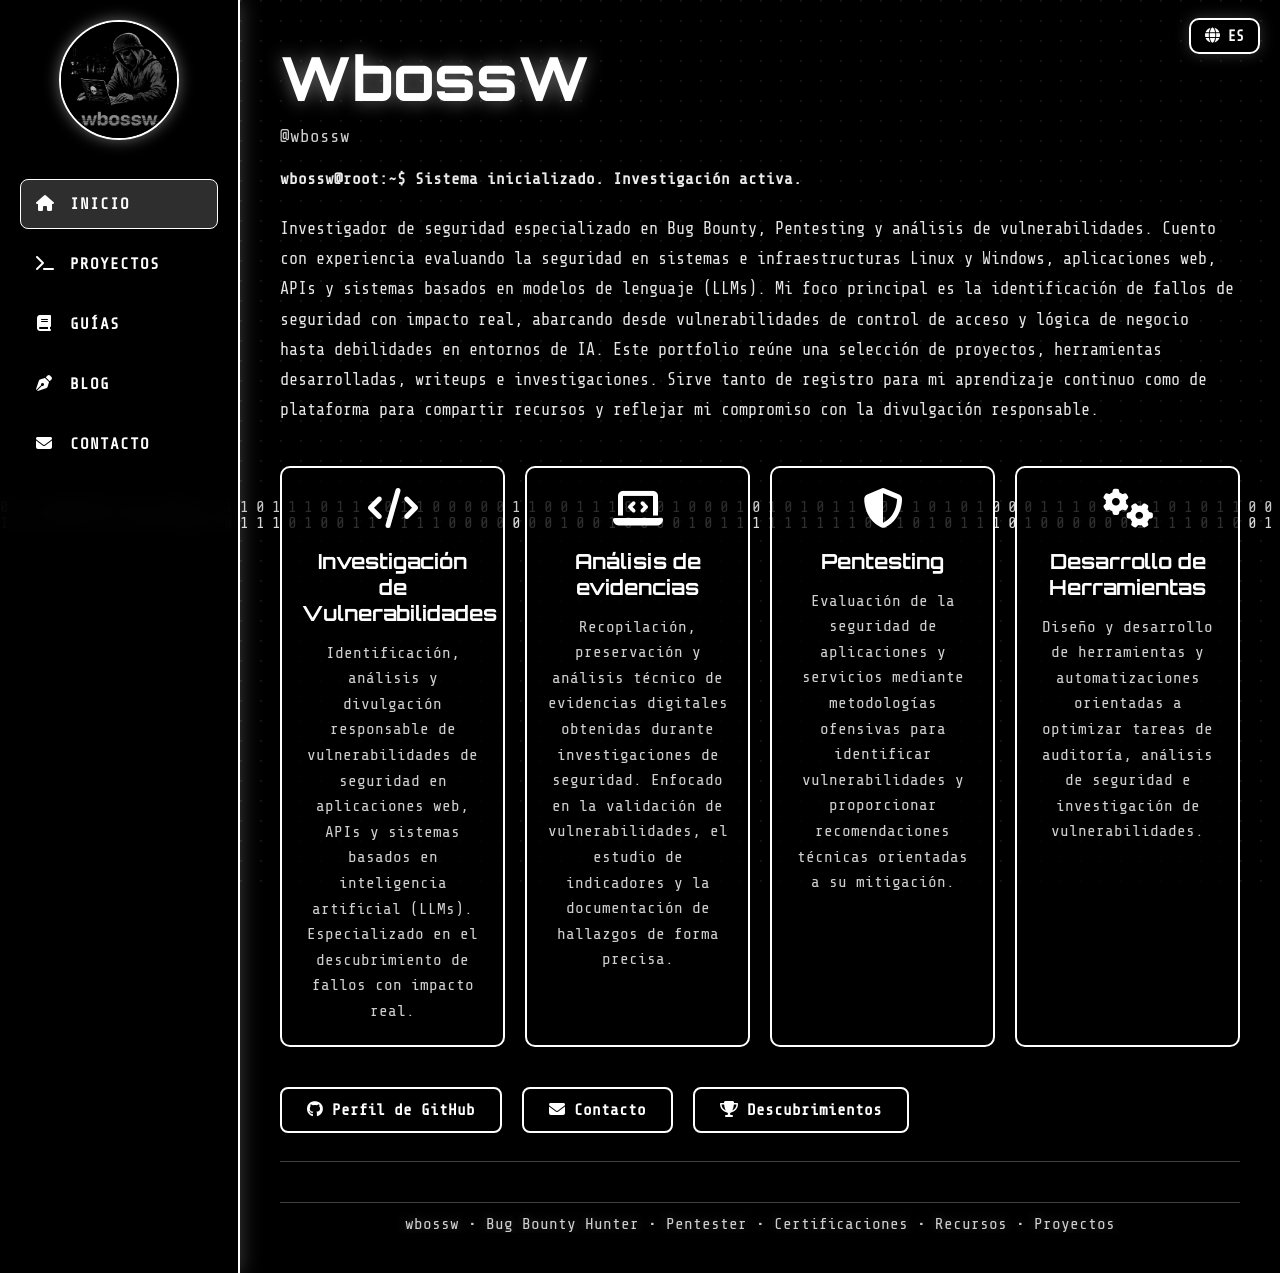
==== index.html @ ac4e8544 "commit" ====
<!DOCTYPE html>
<html lang="es">
<head>
  <meta charset="UTF-8">
  <meta name="viewport" content="width=device-width, initial-scale=1.0">

  <meta
    name="description"
    content="Portfolio de ciberseguridad, pentesting y Writeups de @wbossw."
    data-i18n-attr="content:meta.description"
  >
  <meta
    property="og:title"
    content="wbossw - Ciberseguridad & Pentesting & Bug Bounty"
    data-i18n-attr="content:meta.og.title"
  >
  <meta
    property="og:description"
    content="Auditorías ofensivas, laboratorios y recursos de seguridad."
    data-i18n-attr="content:meta.og.description"
  >

  <link rel="icon" href="assets/favicon.ico" type="image/x-icon">

  <title data-i18n="page.title">wbossw Hacker Ético</title>

  <link rel="preconnect" href="https://fonts.googleapis.com">
  <link rel="preconnect" href="https://fonts.gstatic.com" crossorigin>
  <link
    href="https://fonts.googleapis.com/css2?family=Share+Tech+Mono:wght@400&family=Orbitron:wght@400;700;900&display=swap"
    rel="stylesheet"
  >
  <link
    rel="stylesheet"
    href="https://cdnjs.cloudflare.com/ajax/libs/font-awesome/6.4.0/css/all.min.css"
  >

  <link rel="stylesheet" href="css/index.css">
</head>

<body>
  <canvas id="matrix" aria-hidden="true"></canvas>

  <div id="container">
    <aside id="sidebar">
      <div id="logo">
        <img
          src="assets/p1r4t3-wbossw.png"
          alt="wbossw logo"
          data-i18n-attr="alt:logo.alt"
        >
      </div>

      <a href="https://wbossw.github.io/" class="nav-link active">
        <i class="fas fa-home" aria-hidden="true"></i>
        <span data-i18n="nav.home">Inicio</span>
      </a>

      <a href="projects" class="nav-link">
        <i class="fas fa-terminal" aria-hidden="true"></i>
        <span data-i18n="nav.projects">Proyectos</span>
      </a>

      <a href="guides" class="nav-link">
        <i class="fas fa-book" aria-hidden="true"></i>
        <span data-i18n="nav.guides">Guías</span>
      </a>

      <a href="blog" class="nav-link">
        <i class="fas fa-pen-nib" aria-hidden="true"></i>
        <span data-i18n="nav.blog">Blog</span>
      </a>

      <a href="contact" class="nav-link">
        <i class="fas fa-envelope" aria-hidden="true"></i>
        <span data-i18n="nav.contact">Contacto</span>
      </a>
    </aside>

    <div class="lang-toggle-container">
      <button
        id="lang-btn"
        class="lang-btn"
        type="button"
        aria-label="Cambiar idioma"
        data-i18n-attr="aria-label:lang.button"
      >
        <i class="fas fa-globe" aria-hidden="true"></i>
        <span id="lang-label">EN</span>
      </button>
    </div>

    <main id="content">
      <h1>WbossW</h1>
      <p class="subtitle">@wbossw</p>

      <p class="terminal-prompt" data-i18n="home.terminal">
        wbossw@root:~$ Sistema inicializado. Investigación activa.
      </p>

      <section class="description" data-i18n="home.description">
        Investigador de seguridad especializado en Bug Bounty, Pentesting y análisis de vulnerabilidades. Cuento con experiencia evaluando la seguridad en sistemas e infraestructuras Linux y Windows, aplicaciones web, APIs y sistemas basados en modelos de lenguaje (LLMs). Mi foco principal es la identificación de fallos de seguridad con impacto real, abarcando desde vulnerabilidades de control de acceso y lógica de negocio hasta debilidades en entornos de IA.
        Este portfolio reúne una selección de proyectos, herramientas desarrolladas, writeups e investigaciones. Sirve tanto de registro para mi aprendizaje continuo como de plataforma para compartir recursos y reflejar mi compromiso con la divulgación responsable.
      </section>

      <section class="skills-grid">
        <article class="skill-card">
          <div class="skill-icon">
            <i class="fas fa-code" aria-hidden="true"></i>
          </div>

          <h2 class="skill-title" data-i18n="skills.vulnerability.title">
            Investigación de Vulnerabilidades
          </h2>

          <p class="skill-description" data-i18n="skills.vulnerability.description">
            Identificación, análisis y divulgación responsable de vulnerabilidades de seguridad en aplicaciones web, APIs y sistemas basados en inteligencia artificial (LLMs). Especializado en el descubrimiento de fallos con impacto real.
          </p>
        </article>

        <article class="skill-card">
          <div class="skill-icon">
            <i class="fas fa-laptop-code" aria-hidden="true"></i>
          </div>

          <h2 class="skill-title" data-i18n="skills.evidence.title">
            Análisis de evidencias
          </h2>

          <p class="skill-description" data-i18n="skills.evidence.description">
            Recopilación, preservación y análisis técnico de evidencias digitales obtenidas durante investigaciones de seguridad. Enfocado en la validación de vulnerabilidades, el estudio de indicadores y la documentación de hallazgos de forma precisa.
          </p>
        </article>

        <article class="skill-card">
          <div class="skill-icon">
            <i class="fas fa-shield-alt" aria-hidden="true"></i>
          </div>

          <h2 class="skill-title" data-i18n="skills.pentesting.title">
            Pentesting
          </h2>

          <p class="skill-description" data-i18n="skills.pentesting.description">
            Evaluación de la seguridad de aplicaciones y servicios mediante metodologías ofensivas para identificar vulnerabilidades y proporcionar recomendaciones técnicas orientadas a su mitigación.
          </p>
        </article>

        <article class="skill-card">
          <div class="skill-icon">
            <i class="fas fa-cogs" aria-hidden="true"></i>
          </div>

          <h2 class="skill-title" data-i18n="skills.tools.title">
            Desarrollo de Herramientas
          </h2>

          <p class="skill-description" data-i18n="skills.tools.description">
            Diseño y desarrollo de herramientas y automatizaciones orientadas a optimizar tareas de auditoría, análisis de seguridad e investigación de vulnerabilidades.
          </p>
        </article>
      </section>

      <section class="social-links" aria-label="Enlaces sociales">
        <a
          href="https://github.com/wbossw"
          target="_blank"
          rel="noopener noreferrer"
          class="social-link"
        >
          <i class="fab fa-github" aria-hidden="true"></i>
          <span data-i18n="social.github">Perfil de GitHub</span>
        </a>

        <a href="contact" class="social-link">
          <i class="fas fa-envelope" aria-hidden="true"></i>
          <span data-i18n="social.contact">Contacto</span>
        </a>

        <a href="blog" class="social-link">
          <i class="fas fa-trophy" aria-hidden="true"></i>
          <span data-i18n="social.discoveries">Descubrimientos</span>
        </a>
      </section>

      <footer class="ticker-container">
      <div class="ticker-container">
        <div id="ticker" class="ticker">wbossw • Bug Bounty Hunter • Pentester •  Certificaciones • Recursos • Proyectos</div>
      </div>
      </footer>
    </main>
  </div>

  <script src="js/main.js"></script>
  <script src="js/lang.js"></script>
</body>
</html>
---- css/index.css ----
* {
  margin: 0;
  padding: 0;
  box-sizing: border-box;
}

html,
body {
  height: 100%;
}

body {
  background: #000;
  color: #fff;
  font-family: 'Share Tech Mono', monospace;
  min-height: 100vh;
  position: relative;
  overflow-x: hidden;
}

#matrix {
  position: fixed;
  inset: 0;
  z-index: -2;
  width: 100%;
  height: 100%;
  background: #000;
}

body::before {
  content: "";
  position: fixed;
  inset: 0;
  background-image: radial-gradient(
    circle at 1px 1px,
    rgba(255, 255, 255, .08) 1px,
    transparent 0
  );
  background-size: 20px 20px;
  z-index: -1;
  pointer-events: none;
}

#container {
  display: flex;
  min-height: 100vh;
}

#sidebar {
  width: 240px;
  flex-shrink: 0;
  background: rgba(0, 0, 0, .9);
  backdrop-filter: blur(10px);
  -webkit-backdrop-filter: blur(10px);
  border-right: 2px solid #fff;
  padding: 20px;
  display: flex;
  flex-direction: column;
  box-shadow: 0 0 20px rgba(255, 255, 255, .25);
}

#logo {
  text-align: center;
  margin-bottom: 30px;
}

#logo img {
  width: 120px;
  max-width: 100%;
  border-radius: 50%;
  border: 2px solid #fff;
  box-shadow: 0 0 15px rgba(255, 255, 255, .4);
  transition: transform .25s ease, box-shadow .25s ease;
}

#logo img:hover {
  transform: scale(1.06);
  box-shadow: 0 0 24px rgba(255, 255, 255, .7);
}

.nav-link {
  color: #fff;
  text-decoration: none;
  padding: 15px;
  margin: 5px 0;
  display: block;
  border: 1px solid transparent;
  border-radius: 8px;
  transition: all .2s ease;
  text-transform: uppercase;
  letter-spacing: 1px;
  font-weight: bold;
  white-space: nowrap;
}

.nav-link i {
  color: #fff;
  margin-right: 8px;
  width: 16px;
  text-align: center;
}

.nav-link:hover {
  background: rgba(255, 255, 255, .08);
  border-color: #fff;
  transform: translateX(4px);
}

.nav-link.active {
  background: rgba(255, 255, 255, .18);
  border-color: #fff;
}

#content {
  flex: 1;
  min-width: 0;
  padding: 40px;
}


h1 {
  font-family: 'Orbitron', monospace;
  font-size: 3.8em;
  color: #fff;
  text-shadow: 0 0 18px rgba(255, 255, 255, .45);
  margin-bottom: 10px;
}

.subtitle {
  font-size: 1.1em;
  color: #cfcfcf;
  margin-bottom: 24px;
}

.terminal-prompt {
  color: #eaeaea;
  font-weight: bold;
  margin-bottom: 26px;
}

.description {
  font-size: 1.05em;
  line-height: 1.8;
  color: #e6e6e6;
  margin-bottom: 28px;
  max-width: 980px;
}

.skills-grid {
  display: grid;
  grid-template-columns: repeat(auto-fit, minmax(200px, 1fr));
  gap: 20px;
  margin-top: 40px;
}

.skill-card {
  background: rgba(0, 0, 0, .78);
  border: 2px solid #fff;
  border-radius: 10px;
  padding: 20px;
  position: relative;
  overflow: hidden;
  transition: transform .25s ease, box-shadow .25s ease;
}

.skill-card::before {
  content: "";
  position: absolute;
  top: 0;
  left: -100%;
  width: 100%;
  height: 100%;
  background: linear-gradient(
    90deg,
    transparent,
    rgba(255, 255, 255, .08),
    transparent
  );
  transition: left .5s ease;
}

.skill-card:hover::before {
  left: 100%;
}

.skill-card:hover {
  transform: translateY(-5px);
  box-shadow: 0 10px 30px rgba(255, 255, 255, .25);
  border-color: #e5e5e5;
}

.skill-icon {
  font-size: 2.5em;
  margin-bottom: 15px;
  text-align: center;
  color: #fff;
}

.skill-title {
  font-family: 'Orbitron', monospace;
  font-size: 1.3em;
  color: #fff;
  margin-bottom: 15px;
  text-align: center;
}

.skill-description {
  color: #d0d0d0;
  line-height: 1.6;
  text-align: center;
}

.social-links {
  margin-top: 40px;
  display: flex;
  gap: 20px;
  flex-wrap: wrap;
}

.social-link {
  color: #fff;
  text-decoration: none;
  padding: 12px 25px;
  border: 2px solid #fff;
  border-radius: 8px;
  transition: all .2s ease;
  background: rgba(0, 0, 0, .78);
  font-weight: bold;
}

.social-link:hover {
  background: #fff;
  color: #000;
  box-shadow: 0 0 15px rgba(255, 255, 255, .5);
  transform: translateY(-2px);
}

.ticker-container {
  width: 100%;
  margin-top: 28px;
  border-top: 1px solid rgba(255, 255, 255, .25);
  padding-top: 12px;
  text-align: center;
  overflow: hidden;
}

.ticker {
  font-size: 1rem;
  color: #cfcfcf;
  text-shadow: 0 0 10px rgba(255, 255, 255, .25);
  white-space: nowrap;
  display: inline-block;
  animation: scrollText 18s linear infinite;
}

@keyframes scrollText {
  0% {
    transform: translateX(100%);
  }

  100% {
    transform: translateX(-100%);
  }
}

.lang-toggle-container {
  position: fixed;
  top: 18px;
  right: 20px;
  z-index: 1000;
}

.lang-btn {
  background: rgba(0, 0, 0, .85);
  backdrop-filter: blur(10px);
  -webkit-backdrop-filter: blur(10px);
  color: #fff;
  border: 2px solid #fff;
  border-radius: 10px;
  padding: 8px 14px;
  font-family: 'Share Tech Mono', monospace;
  font-size: .9rem;
  font-weight: bold;
  cursor: pointer;
  display: flex;
  align-items: center;
  gap: 8px;
  box-shadow: 0 0 15px rgba(255, 255, 255, .2);
  transition: all .25s ease;
}

.lang-btn:hover {
  background: #fff;
  color: #000;
  box-shadow: 0 0 22px rgba(255, 255, 255, .6);
  transform: translateY(-2px);
}

.lang-btn i {
  font-size: .95rem;
}

@media (max-width: 768px) {

  #container {
    flex-direction: column;
  }

  #sidebar {
    width: 100%;
    padding: 20px;
    border-right: none;
    border-bottom: 2px solid #fff;
  }

  #content {
    padding: 20px;
  }

  h1 {
    font-size: 2.6em;
  }

  .lang-toggle-container {
    top: 12px;
    right: 12px;
  }

  .lang-btn {
    padding: 6px 10px;
    font-size: .8rem;
  }
}
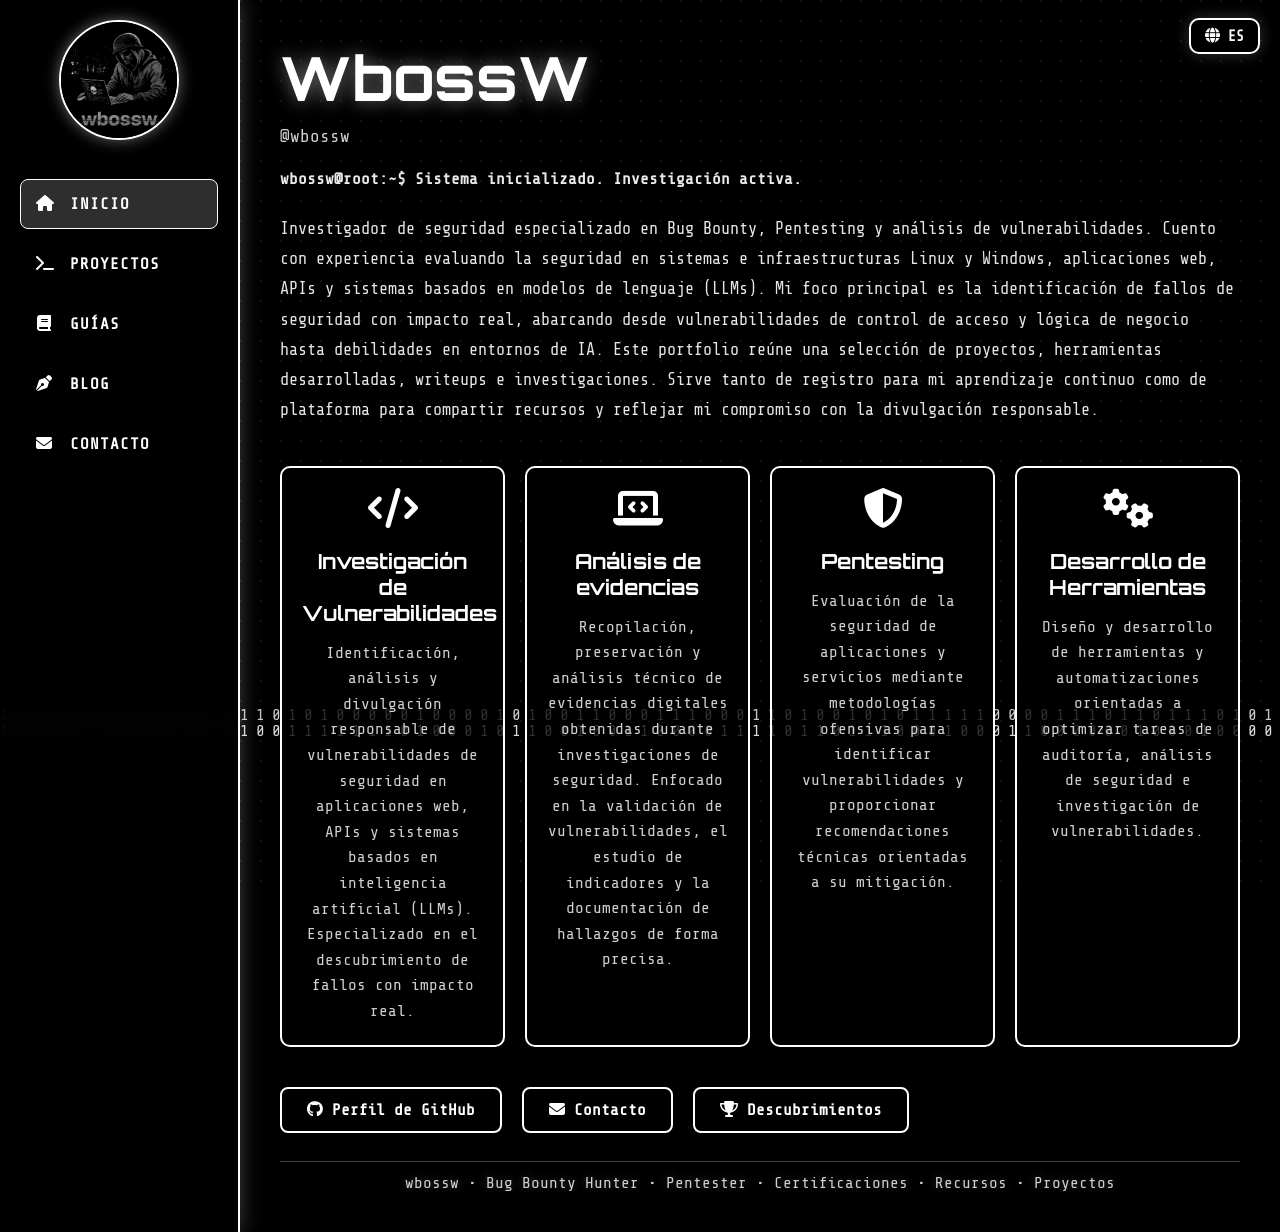
==== commit efe17964: "Update index.html" ====
--- a/index.html
+++ b/index.html
@@ -184,7 +184,6 @@
       </section>
 
       <footer class="ticker-container">
-      <div class="ticker-container">
         <div id="ticker" class="ticker">wbossw • Bug Bounty Hunter • Pentester •  Certificaciones • Recursos • Proyectos</div>
       </div>
       </footer>
@@ -194,4 +193,4 @@
   <script src="js/main.js"></script>
   <script src="js/lang.js"></script>
 </body>
-</html>+</html>
